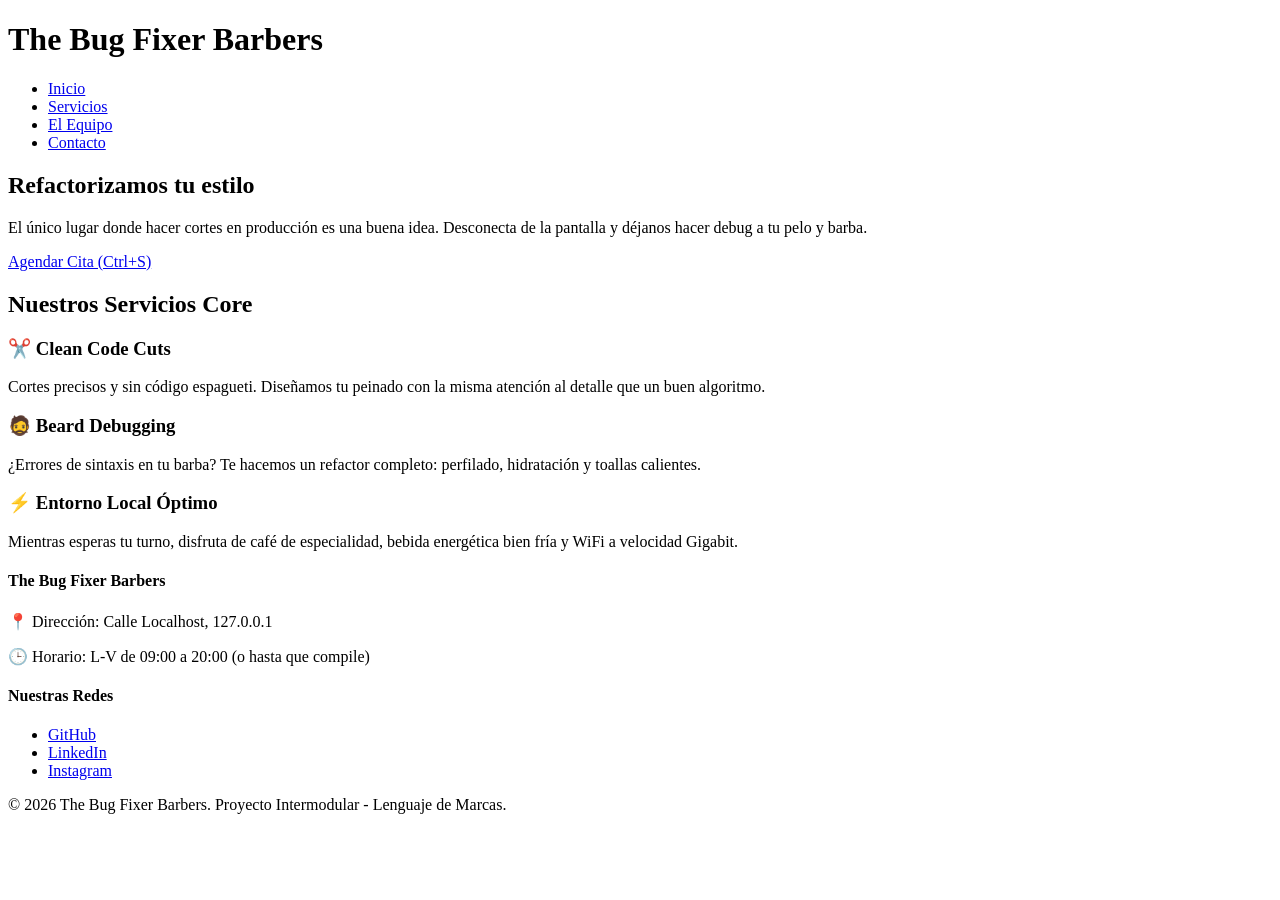
==== Lenguaje_de_Marcas/index.html @ 480bf5d7 "Crear estructura html de la pagina principal Añado el esqueleto para thebugfixerbarbers." ====
<!DOCTYPE html>
<html lang="es">
<head>
    <meta charset="UTF-8">
    <meta name="viewport" content="width=device-width, initial-scale=1.0">
    <title>The Bug Fixer Barbers - Inicio</title>
    
    <link rel="stylesheet" href="css/style.css">
</head>
<body>

    <header>
        <div class="brand">
            <h1>The Bug Fixer Barbers</h1>
        </div>
        
        <nav>
            <ul>
                <li><a href="index.html">Inicio</a></li>
                <li><a href="servicios.html">Servicios</a></li>
                <li><a href="equipo.html">El Equipo</a></li>
                <li><a href="contacto.html">Contacto</a></li>
            </ul>
        </nav>
    </header>

    <main>

        <section class="hero">

            <div class="hero-content">
                <h2>Refactorizamos tu estilo</h2>
                <p>El único lugar donde hacer cortes en producción es una buena idea. Desconecta de la pantalla y déjanos hacer debug a tu pelo y barba.</p>
                <a href="contacto.html" class="btn-principal">Agendar Cita (Ctrl+S)</a>
            </div>

        </section>

        <section class="features">

            <h2 class="section-title">Nuestros Servicios Core</h2>
        
            <div class="feature-box">
                <h3>✂️ Clean Code Cuts</h3>
                <p>Cortes precisos y sin código espagueti. Diseñamos tu peinado con la misma atención al detalle que un buen algoritmo.</p>
            </div>
        
            <div class="feature-box">
                <h3>🧔 Beard Debugging</h3>
                <p>¿Errores de sintaxis en tu barba? Te hacemos un refactor completo: perfilado, hidratación y toallas calientes.</p>
            </div>
        
            <div class="feature-box">
                <h3>⚡ Entorno Local Óptimo</h3>
                <p>Mientras esperas tu turno, disfruta de café de especialidad, bebida energética bien fría y WiFi a velocidad Gigabit.</p>
            </div>

        </section>

    </main>

    <footer>

        <div class="footer-contenedor">
            
            <div class="footer-info">
                <h4>The Bug Fixer Barbers</h4>
                <p>📍 Dirección: Calle Localhost, 127.0.0.1</p>
                <p>🕒 Horario: L-V de 09:00 a 20:00 (o hasta que compile)</p>
            </div>
            
            <div class="footer-social">
                <h4>Nuestras Redes</h4>
                <ul>
                    <li><a href="#">GitHub</a></li>
                    <li><a href="#">LinkedIn</a></li>
                    <li><a href="#">Instagram</a></li>
                </ul>
            </div>

        </div>

        <div class="footer-copy">
            <p>&copy; 2026 The Bug Fixer Barbers. Proyecto Intermodular - Lenguaje de Marcas.</p>
        </div>

    </footer>

</body>
</html>
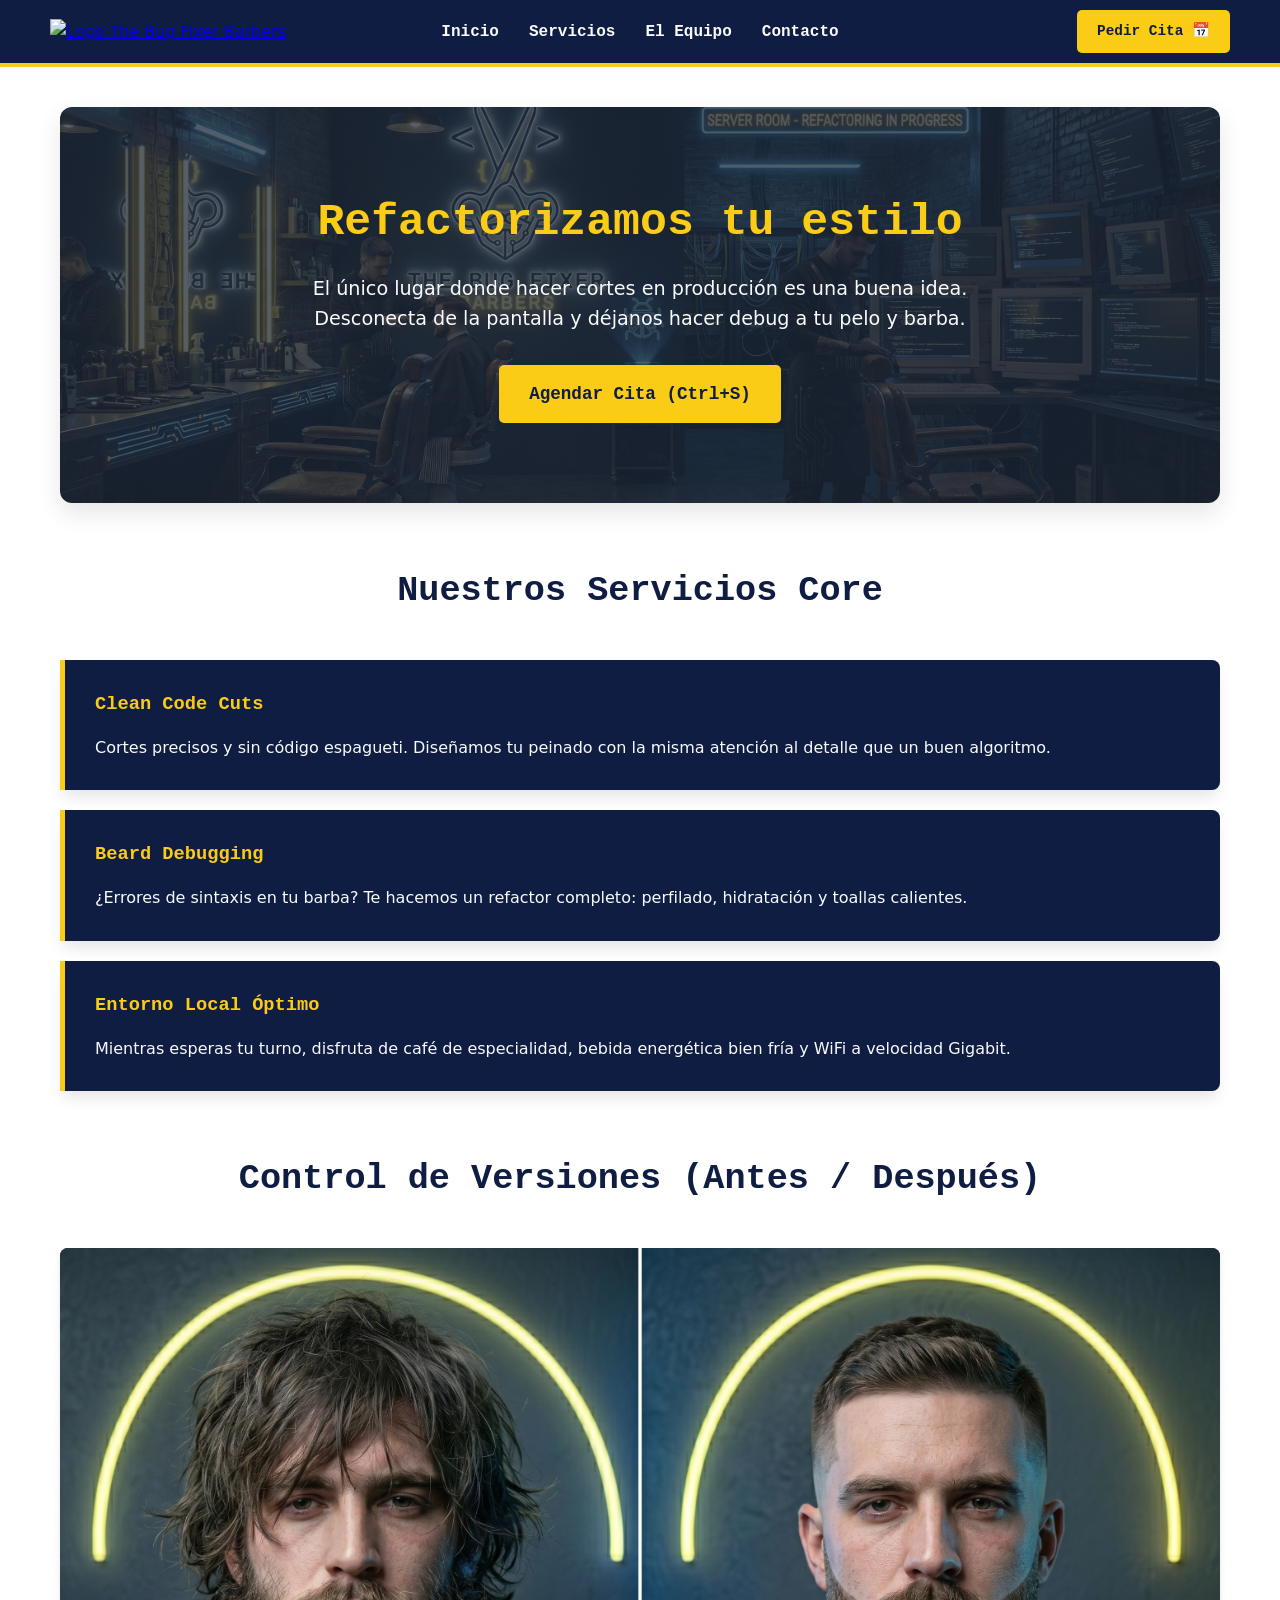
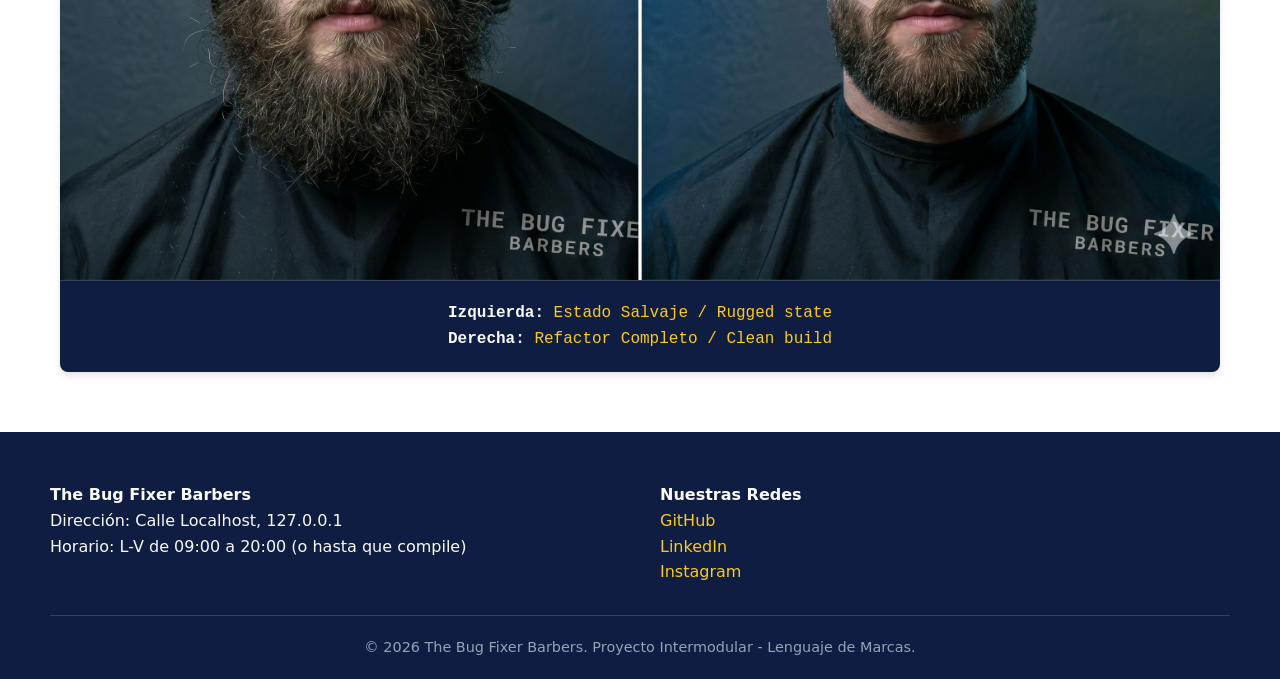
==== commit 434e3ade: "Estructura completa de la web Añado css global con paleta azul/amarillo. Maquetación de los 4 archiv" ====
--- a/Lenguaje_de_Marcas/index.html
+++ b/Lenguaje_de_Marcas/index.html
@@ -10,10 +10,13 @@
 <body>
 
     <header>
+
         <div class="brand">
-            <h1>The Bug Fixer Barbers</h1>
+            <a href="index.html">
+                <img src="img/logo.png" alt="Logo The Bug Fixer Barbers" class="logo-img">
+            </a>
         </div>
-        
+    
         <nav>
             <ul>
                 <li><a href="index.html">Inicio</a></li>
@@ -22,6 +25,11 @@
                 <li><a href="contacto.html">Contacto</a></li>
             </ul>
         </nav>
+
+        <div class="header-extra">
+            <a href="contacto.html" class="btn-principal btn-header">Pedir Cita 📅</a>
+         </div>
+         
     </header>
 
     <main>
@@ -41,19 +49,34 @@
             <h2 class="section-title">Nuestros Servicios Core</h2>
         
             <div class="feature-box">
-                <h3>✂️ Clean Code Cuts</h3>
+                <h3> Clean Code Cuts</h3>
                 <p>Cortes precisos y sin código espagueti. Diseñamos tu peinado con la misma atención al detalle que un buen algoritmo.</p>
             </div>
         
             <div class="feature-box">
-                <h3>🧔 Beard Debugging</h3>
+                <h3> Beard Debugging</h3>
                 <p>¿Errores de sintaxis en tu barba? Te hacemos un refactor completo: perfilado, hidratación y toallas calientes.</p>
             </div>
         
             <div class="feature-box">
-                <h3>⚡ Entorno Local Óptimo</h3>
+                <h3> Entorno Local Óptimo</h3>
                 <p>Mientras esperas tu turno, disfruta de café de especialidad, bebida energética bien fría y WiFi a velocidad Gigabit.</p>
             </div>
+
+        </section>
+
+        <section class="portfolio">
+
+            <h2 class="section-title">Control de Versiones (Antes / Después)</h2>
+    
+            <div class="portfolio-completo">
+                <img src="img/cortecompleto.jpg" alt="Transformación Antes y Después" class="img-transformacion">
+        
+                <div class="portfolio-textos">
+                    <p><strong>Izquierda:</strong> Estado Salvaje / Rugged state</p>
+                    <p><strong>Derecha:</strong> Refactor Completo / Clean build</p>
+                </div>
+            </div>  
 
         </section>
 
@@ -65,8 +88,8 @@
             
             <div class="footer-info">
                 <h4>The Bug Fixer Barbers</h4>
-                <p>📍 Dirección: Calle Localhost, 127.0.0.1</p>
-                <p>🕒 Horario: L-V de 09:00 a 20:00 (o hasta que compile)</p>
+                <p> Dirección: Calle Localhost, 127.0.0.1</p>
+                <p> Horario: L-V de 09:00 a 20:00 (o hasta que compile)</p>
             </div>
             
             <div class="footer-social">
--- a/Lenguaje_de_Marcas/css/style.css
+++ b/Lenguaje_de_Marcas/css/style.css
@@ -0,0 +1,329 @@
+
+:root {
+    --bg-color: #ffffff;          
+    --caja-bg: #101d42;           
+    --text-dark: #1e293b;         
+    --text-light: #f8fafc;        
+    --primary-color: #facc15;     
+    
+    
+    --font-main: 'Segoe UI', system-ui, sans-serif; 
+    --font-code: 'Courier New', monospace;          
+}
+
+
+* {
+    margin: 0;
+    padding: 0;
+    box-sizing: border-box;
+}
+
+body {
+    background-color: var(--bg-color); 
+    color: var(--text-dark); 
+    font-family: var(--font-main);
+    line-height: 1.6;
+}
+
+
+h1, h2, h3 {
+    font-family: var(--font-code);
+    color: var(--caja-bg); 
+    margin-bottom: 15px;
+}
+
+
+header {
+    display: grid;
+    grid-template-columns: 1fr auto 1fr;
+    align-items: center;
+    padding: 10px 50px; 
+    background-color: var(--caja-bg);
+    border-bottom: 4px solid var(--primary-color);
+    position: sticky;
+    top: 0;
+    z-index: 100;
+}
+
+.brand {
+    justify-self: start;
+    display: flex;
+    align-items: center;
+}
+
+.logo-img {
+    display: block;
+    height: auto;
+    max-height: 100px; 
+    transition: transform 0.3s ease, filter 0.3s ease;
+}
+
+.logo-img:hover {
+    transform: scale(1.05) rotate(-2deg); 
+    filter: drop-shadow(0 0 8px rgba(250, 204, 21, 0.6));
+}
+
+nav {
+    justify-self: center;
+}
+
+
+.brand h1 {
+    font-size: 1.5rem;
+    margin-bottom: 0;
+    text-transform: uppercase;
+    letter-spacing: 2px;
+    color: var(--primary-color); 
+}
+
+nav ul {
+    display: flex;
+    list-style: none;
+    gap: 30px;
+}
+
+nav a {
+    color: var(--text-light); 
+    text-decoration: none;
+    font-weight: 600;
+    font-family: var(--font-code);
+    transition: color 0.3s ease;
+}
+
+nav a:hover {
+    color: var(--primary-color); 
+}
+
+
+.feature-box {
+    background-color: var(--caja-bg); 
+    color: var(--text-light); 
+    border-left: 5px solid var(--primary-color); 
+    padding: 25px;
+    margin-bottom: 20px; 
+    border-radius: 0 8px 8px 0; 
+    box-shadow: 0 4px 6px rgba(0,0,0,0.1); 
+}
+
+
+.feature-box h3 {
+    color: var(--primary-color);
+}
+
+
+
+main {
+    max-width: 1200px; 
+    margin: 40px auto; 
+    padding: 0 20px; 
+}
+
+
+.features-grid {
+    display: grid; 
+    grid-template-columns: repeat(3, 1fr); 
+    gap: 30px; 
+    margin-top: 40px; 
+}
+
+
+.feature-box {
+    background-color: var(--caja-bg); 
+    color: var(--text-light); 
+    border-left: 5px solid var(--primary-color); 
+    padding: 30px; 
+    border-radius: 0 8px 8px 0; 
+    box-shadow: 0 10px 15px -3px rgba(0,0,0,0.1); 
+    
+    
+    transition: transform 0.3s ease;
+}
+
+.feature-box:hover {
+    transform: translateY(-5px); 
+}
+
+.hero {
+    background-image: linear-gradient(rgba(30, 41, 59, 0.75), rgba(30, 41, 59, 0.75)), url('../img/fondo.jpg');
+    background-size: cover; 
+    background-position: center;
+
+    color: var(--text-light);
+    padding: 80px 40px;
+    text-align: center;
+    border-radius: 12px;
+    margin-bottom: 50px;
+    box-shadow: 0 10px 25px rgba(0,0,0,0.1);
+}
+
+.hero-content h2 {
+    color: var(--primary-color);
+    font-size: 2.8rem;
+}
+
+.hero-content p {
+    font-size: 1.2rem;
+    max-width: 700px;
+    margin: 0 auto 30px auto;
+}
+
+.btn-principal {
+    display: inline-block;
+    background-color: var(--primary-color);
+    color: var(--caja-bg);
+    font-weight: bold;
+    text-decoration: none;
+    padding: 15px 30px;
+    border-radius: 5px;
+    font-family: var(--font-code);
+    font-size: 1.1rem;
+    transition: all 0.3s ease;
+}
+
+.btn-principal:hover {
+    background-color: #eab308;
+    transform: scale(1.05);
+}
+
+.section-title {
+    text-align: center;
+    margin: 60px 0 40px 0;
+    color: var(--caja-bg);
+    font-size: 2.2rem;
+}
+
+.portfolio-completo {
+    background-color: var(--caja-bg); 
+    border-radius: 8px; 
+    overflow: hidden; 
+    box-shadow: 0 4px 6px rgba(0,0,0,0.1);
+    margin-bottom: 60px; 
+}
+
+.img-transformacion {
+    width: 100%; 
+    height: auto; 
+    display: block;
+}
+
+.portfolio-textos {
+    padding: 20px;
+    text-align: center;
+    font-family: var(--font-code); 
+    color: var(--primary-color); 
+    border-top: 1px solid #334155; 
+}
+
+.portfolio-textos strong {
+    color: var(--text-light); 
+}
+
+footer {
+    background-color: var(--caja-bg);
+    color: var(--text-light);
+    padding: 50px 50px 20px 50px;
+}
+
+.footer-contenedor {
+    display: grid;
+    grid-template-columns: repeat(2, 1fr);
+    gap: 40px;
+    margin-bottom: 30px;
+    max-width: 1200px;
+    margin: 0 auto 30px auto;
+}
+
+.footer-social ul {
+    list-style: none;
+}
+
+.footer-social a {
+    color: var(--primary-color);
+    text-decoration: none;
+    transition: color 0.3s ease;
+}
+
+.footer-social a:hover {
+    color: #eab308;
+    text-shadow: 0 0 8px rgba(250, 204, 21, 0.5); 
+}
+
+.footer-copy {
+    text-align: center;
+    border-top: 1px solid #334155;
+    padding-top: 20px;
+    font-size: 0.9rem;
+    color: #94a3b8;
+}
+
+.header-extra {
+    justify-self: end;
+}
+
+.btn-header {
+    padding: 10px 20px;
+    font-size: 0.9rem;
+}
+
+.servicios-header {
+    text-align: center;
+    margin: 60px 0 40px 0;
+}
+
+.servicios-grid {
+    display: grid;
+    grid-template-columns: repeat(auto-fit, minmax(300px, 1fr)); 
+    gap: 30px;
+    margin-bottom: 60px;
+}
+
+.servicio-card {
+    background-color: var(--caja-bg);
+    border: 1px solid #334155; 
+    border-radius: 8px;
+    padding: 30px;
+    text-align: center;
+    transition: transform 0.3s ease, border-color 0.3s ease;
+}
+
+.servicio-card:hover {
+    transform: translateY(-5px);
+    border-color: var(--primary-color);
+    box-shadow: 0 10px 20px rgba(0,0,0,0.15);
+}
+
+.servicio-card h3 {
+    color: var(--text-light); 
+    font-size: 1.5rem;
+}
+
+.precio {
+    display: block;
+    font-size: 2rem;
+    color: var(--primary-color);
+    font-weight: bold;
+    font-family: var(--font-code);
+    margin: 15px 0;
+}
+
+.servicio-card p {
+    color: #94a3b8; 
+    margin-bottom: 25px;
+}
+
+.btn-secundario {
+    display: inline-block;
+    border: 2px solid var(--primary-color);
+    color: var(--primary-color);
+    text-decoration: none;
+    padding: 10px 20px;
+    border-radius: 5px;
+    font-family: var(--font-code);
+    font-weight: bold;
+    transition: all 0.3s ease;
+}
+
+.btn-secundario:hover {
+    background-color: var(--primary-color);
+    color: var(--caja-bg); 
+}
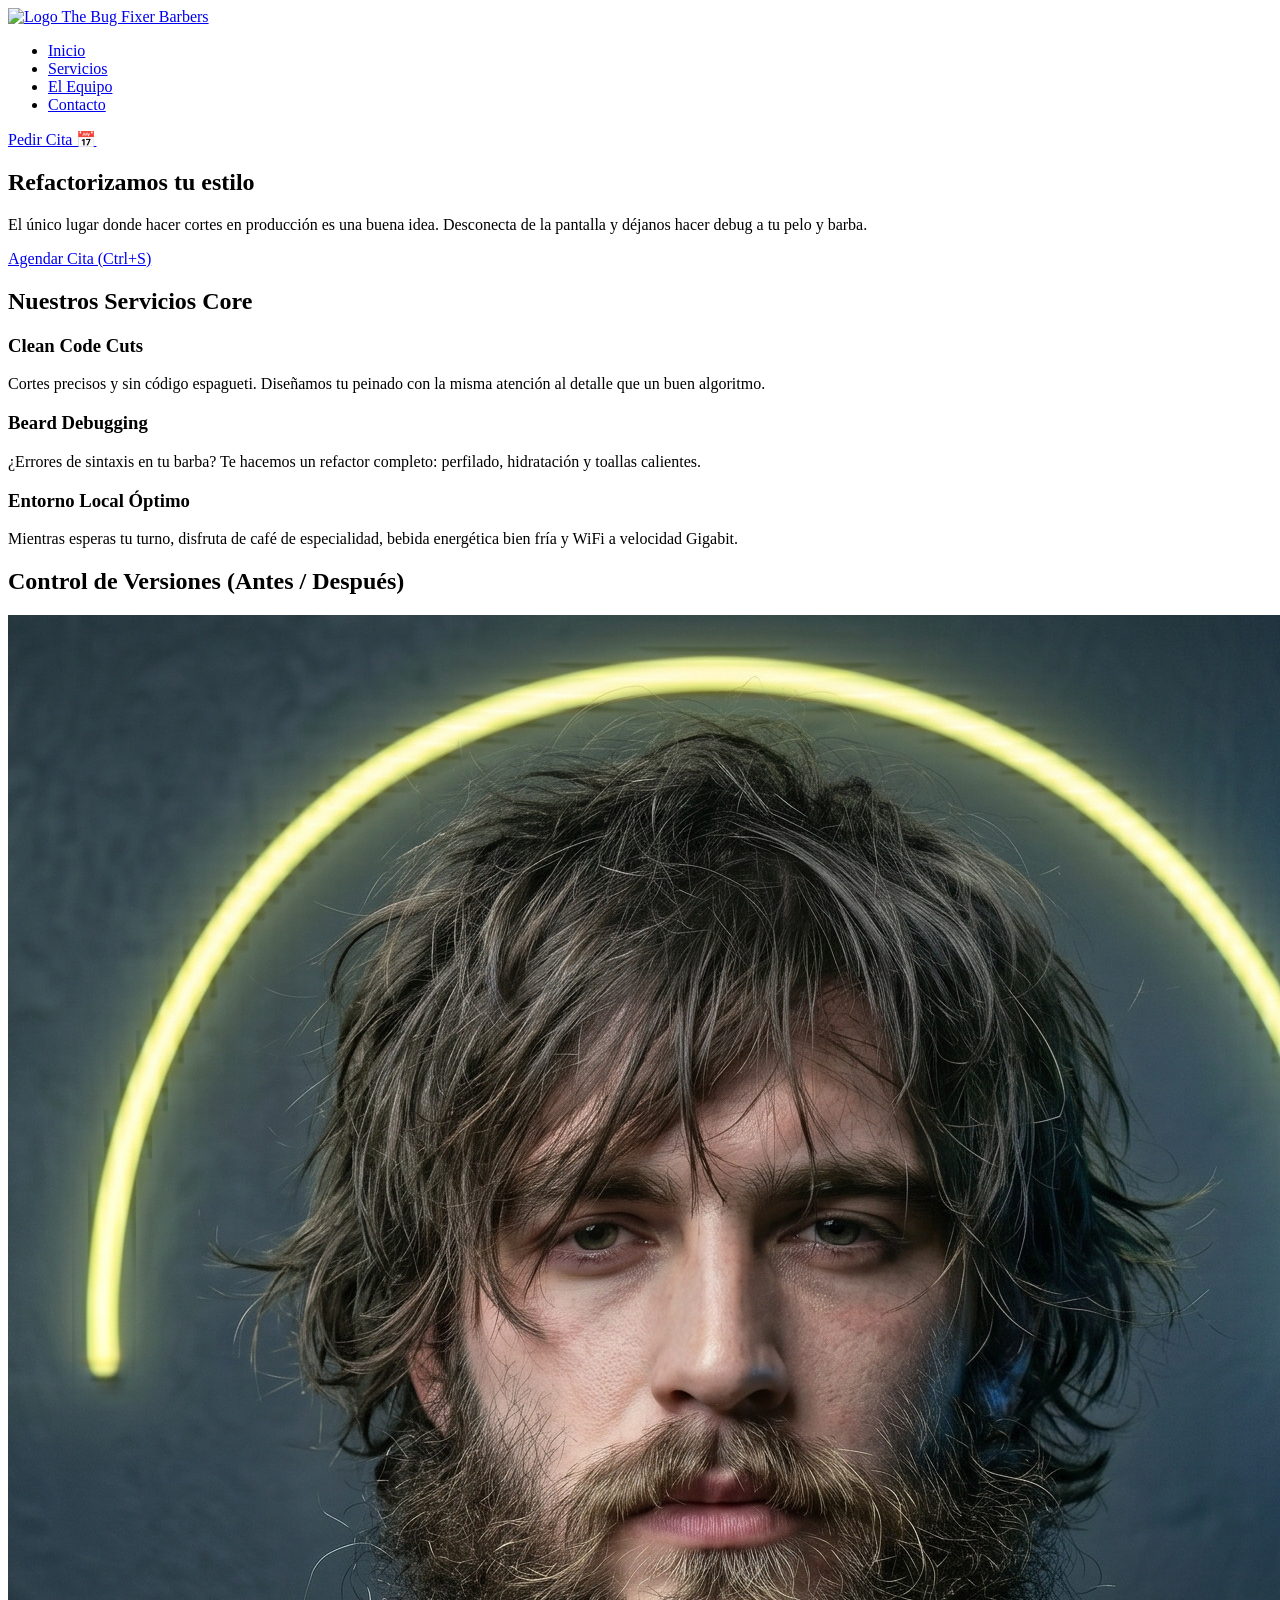
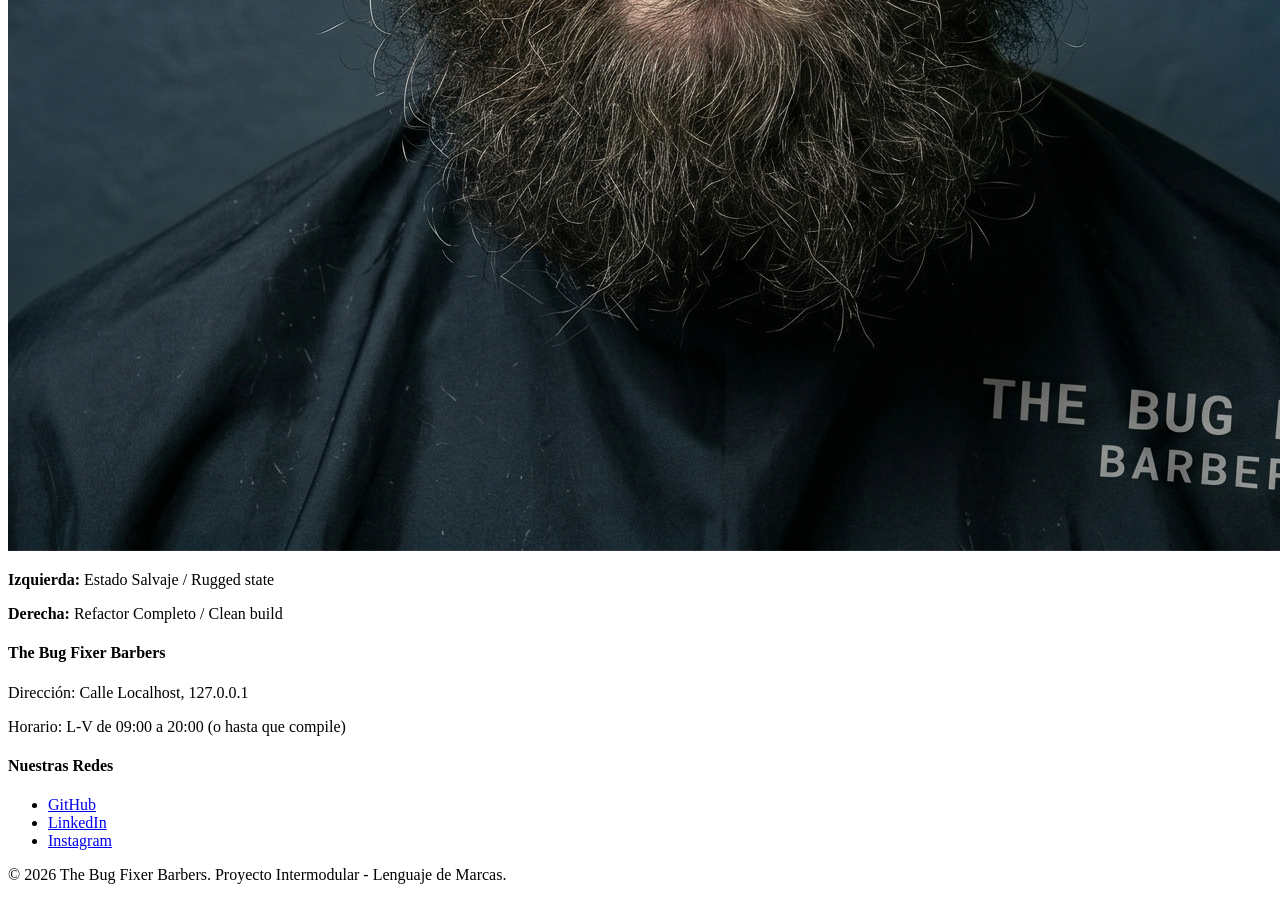
==== commit 03b22291: "Añado los pasos finales del proyecto modifico los archivos html, añado las ultimas imagenes a la car" ====
--- a/Lenguaje_de_Marcas/index.html
+++ b/Lenguaje_de_Marcas/index.html
@@ -5,7 +5,7 @@
     <meta name="viewport" content="width=device-width, initial-scale=1.0">
     <title>The Bug Fixer Barbers - Inicio</title>
     
-    <link rel="stylesheet" href="css/style.css">
+    <link rel="stylesheet" href="CSS/style.css">
 </head>
 <body>
 
